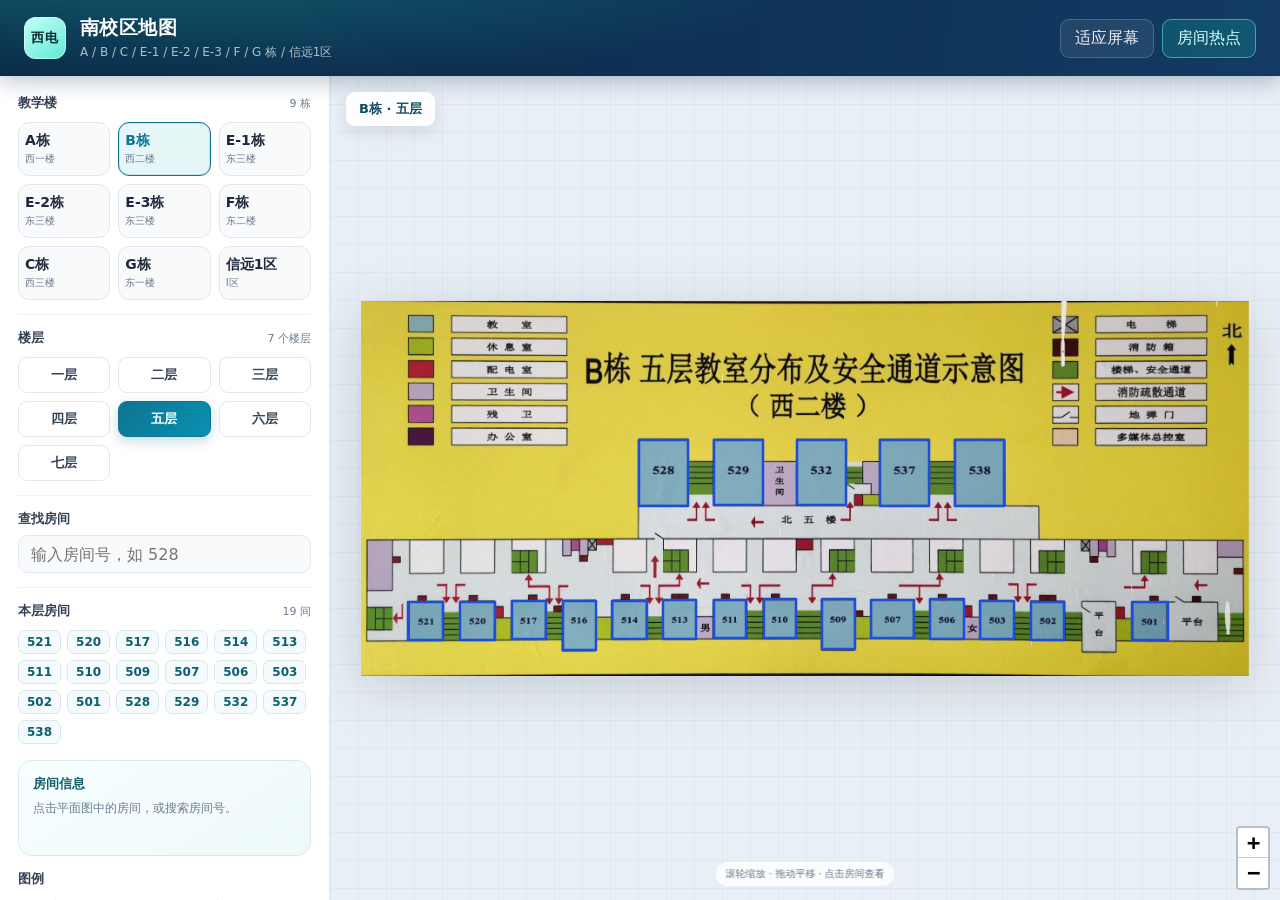
==== index.html @ d0ef9306 "Normalize line endings for deployed data" ====
<!doctype html>
<html lang="zh-CN">
<head>
  <meta charset="utf-8">
  <meta name="viewport" content="width=device-width, initial-scale=1">
  <title>南校区地图</title>
  <link rel="stylesheet" href="assets/leaflet/leaflet.css">
  <link rel="stylesheet" href="style.css">
</head>
<body>
  <header class="topbar">
    <div class="brand">
      <div class="brand-mark">西电</div>
      <div class="brand-text">
        <h1>南校区地图</h1>
        <p>A / B / C / E-1 / E-2 / E-3 / F / G 栋 / 信远1区</p>
      </div>
    </div>
    <div class="top-actions">
      <button id="fitBtn" class="ghost-btn" type="button">适应屏幕</button>
      <button id="hotspotBtn" class="ghost-btn active" type="button">房间热点</button>
    </div>
  </header>

  <main class="layout">
    <aside class="sidebar">
      <section class="sidebar-section">
        <div class="section-head">
          <span>教学楼</span>
          <span id="buildingCount" class="section-note"></span>
        </div>
        <div id="buildingTabs" class="building-tabs"></div>
      </section>

      <section class="sidebar-section">
        <div class="section-head">
          <span>楼层</span>
          <span id="floorCount" class="section-note"></span>
        </div>
        <div id="floorGrid" class="floor-grid"></div>
      </section>

      <section class="sidebar-section search-section">
        <label class="field-label" for="searchInput">查找房间</label>
        <div class="search-box">
          <input id="searchInput" type="search" autocomplete="off" placeholder="输入房间号，如 528">
        </div>
        <div id="searchResults" class="search-results" hidden></div>
      </section>

      <section class="sidebar-section room-section">
        <div class="section-head">
          <span>本层房间</span>
          <span id="roomCount" class="section-note"></span>
        </div>
        <div id="roomList" class="room-list"></div>
      </section>

      <section id="infoCard" class="info-card">
        <h3>房间信息</h3>
        <p class="muted">点击平面图中的房间，或搜索房间号。</p>
      </section>

      <section class="sidebar-section legend-section">
        <div class="section-head">
          <span>图例</span>
        </div>
        <div id="legend" class="legend"></div>
      </section>

      <p class="sidebar-footnote">
        A/B/C/E-1/E-2/E-3/F/G 栋及信远 1 区（I）均已标注房间热点。
      </p>
    </aside>

    <section class="viewer-wrap">
      <div id="viewer"></div>
      <div id="viewerBadge" class="viewer-badge">加载中…</div>
      <div class="viewer-hint">滚轮缩放 · 拖动平移 · 点击房间查看</div>
      <div id="loading" class="loading">正在加载平面图…</div>
    </section>
  </main>

  <script src="assets/leaflet/leaflet.js"></script>
  <script src="assets/floorplan.js?v=20261107final"></script>
  <script src="script.js"></script>
</body>
</html>
---- assets/leaflet/leaflet.css ----
/* required styles */

.leaflet-pane,
.leaflet-tile,
.leaflet-marker-icon,
.leaflet-marker-shadow,
.leaflet-tile-container,
.leaflet-pane > svg,
.leaflet-pane > canvas,
.leaflet-zoom-box,
.leaflet-image-layer,
.leaflet-layer {
	position: absolute;
	left: 0;
	top: 0;
	}
.leaflet-container {
	overflow: hidden;
	}
.leaflet-tile,
.leaflet-marker-icon,
.leaflet-marker-shadow {
	-webkit-user-select: none;
	   -moz-user-select: none;
	        user-select: none;
	  -webkit-user-drag: none;
	}
/* Prevents IE11 from highlighting tiles in blue */
.leaflet-tile::selection {
	background: transparent;
}
/* Safari renders non-retina tile on retina better with this, but Chrome is worse */
.leaflet-safari .leaflet-tile {
	image-rendering: -webkit-optimize-contrast;
	}
/* hack that prevents hw layers "stretching" when loading new tiles */
.leaflet-safari .leaflet-tile-container {
	width: 1600px;
	height: 1600px;
	-webkit-transform-origin: 0 0;
	}
.leaflet-marker-icon,
.leaflet-marker-shadow {
	display: block;
	}
/* .leaflet-container svg: reset svg max-width decleration shipped in Joomla! (joomla.org) 3.x */
/* .leaflet-container img: map is broken in FF if you have max-width: 100% on tiles */
.leaflet-container .leaflet-overlay-pane svg {
	max-width: none !important;
	max-height: none !important;
	}
.leaflet-container .leaflet-marker-pane img,
.leaflet-container .leaflet-shadow-pane img,
.leaflet-container .leaflet-tile-pane img,
.leaflet-container img.leaflet-image-layer,
.leaflet-container .leaflet-tile {
	max-width: none !important;
	max-height: none !important;
	width: auto;
	padding: 0;
	}

.leaflet-container img.leaflet-tile {
	/* See: https://bugs.chromium.org/p/chromium/issues/detail?id=600120 */
	mix-blend-mode: plus-lighter;
}

.leaflet-container.leaflet-touch-zoom {
	-ms-touch-action: pan-x pan-y;
	touch-action: pan-x pan-y;
	}
.leaflet-container.leaflet-touch-drag {
	-ms-touch-action: pinch-zoom;
	/* Fallback for FF which doesn't support pinch-zoom */
	touch-action: none;
	touch-action: pinch-zoom;
}
.leaflet-container.leaflet-touch-drag.leaflet-touch-zoom {
	-ms-touch-action: none;
	touch-action: none;
}
.leaflet-container {
	-webkit-tap-highlight-color: transparent;
}
.leaflet-container a {
	-webkit-tap-highlight-color: rgba(51, 181, 229, 0.4);
}
.leaflet-tile {
	filter: inherit;
	visibility: hidden;
	}
.leaflet-tile-loaded {
	visibility: inherit;
	}
.leaflet-zoom-box {
	width: 0;
	height: 0;
	-moz-box-sizing: border-box;
	     box-sizing: border-box;
	z-index: 800;
	}
/* workaround for https://bugzilla.mozilla.org/show_bug.cgi?id=888319 */
.leaflet-overlay-pane svg {
	-moz-user-select: none;
	}

.leaflet-pane         { z-index: 400; }

.leaflet-tile-pane    { z-index: 200; }
.leaflet-overlay-pane { z-index: 400; }
.leaflet-shadow-pane  { z-index: 500; }
.leaflet-marker-pane  { z-index: 600; }
.leaflet-tooltip-pane   { z-index: 650; }
.leaflet-popup-pane   { z-index: 700; }

.leaflet-map-pane canvas { z-index: 100; }
.leaflet-map-pane svg    { z-index: 200; }

.leaflet-vml-shape {
	width: 1px;
	height: 1px;
	}
.lvml {
	behavior: url(#default#VML);
	display: inline-block;
	position: absolute;
	}


/* control positioning */

.leaflet-control {
	position: relative;
	z-index: 800;
	pointer-events: visiblePainted; /* IE 9-10 doesn't have auto */
	pointer-events: auto;
	}
.leaflet-top,
.leaflet-bottom {
	position: absolute;
	z-index: 1000;
	pointer-events: none;
	}
.leaflet-top {
	top: 0;
	}
.leaflet-right {
	right: 0;
	}
.leaflet-bottom {
	bottom: 0;
	}
.leaflet-left {
	left: 0;
	}
.leaflet-control {
	float: left;
	clear: both;
	}
.leaflet-right .leaflet-control {
	float: right;
	}
.leaflet-top .leaflet-control {
	margin-top: 10px;
	}
.leaflet-bottom .leaflet-control {
	margin-bottom: 10px;
	}
.leaflet-left .leaflet-control {
	margin-left: 10px;
	}
.leaflet-right .leaflet-control {
	margin-right: 10px;
	}


/* zoom and fade animations */

.leaflet-fade-anim .leaflet-popup {
	opacity: 0;
	-webkit-transition: opacity 0.2s linear;
	   -moz-transition: opacity 0.2s linear;
	        transition: opacity 0.2s linear;
	}
.leaflet-fade-anim .leaflet-map-pane .leaflet-popup {
	opacity: 1;
	}
.leaflet-zoom-animated {
	-webkit-transform-origin: 0 0;
	    -ms-transform-origin: 0 0;
	        transform-origin: 0 0;
	}
svg.leaflet-zoom-animated {
	will-change: transform;
}

.leaflet-zoom-anim .leaflet-zoom-animated {
	-webkit-transition: -webkit-transform 0.25s cubic-bezier(0,0,0.25,1);
	   -moz-transition:    -moz-transform 0.25s cubic-bezier(0,0,0.25,1);
	        transition:         transform 0.25s cubic-bezier(0,0,0.25,1);
	}
.leaflet-zoom-anim .leaflet-tile,
.leaflet-pan-anim .leaflet-tile {
	-webkit-transition: none;
	   -moz-transition: none;
	        transition: none;
	}

.leaflet-zoom-anim .leaflet-zoom-hide {
	visibility: hidden;
	}


/* cursors */

.leaflet-interactive {
	cursor: pointer;
	}
.leaflet-grab {
	cursor: -webkit-grab;
	cursor:    -moz-grab;
	cursor:         grab;
	}
.leaflet-crosshair,
.leaflet-crosshair .leaflet-interactive {
	cursor: crosshair;
	}
.leaflet-popup-pane,
.leaflet-control {
	cursor: auto;
	}
.leaflet-dragging .leaflet-grab,
.leaflet-dragging .leaflet-grab .leaflet-interactive,
.leaflet-dragging .leaflet-marker-draggable {
	cursor: move;
	cursor: -webkit-grabbing;
	cursor:    -moz-grabbing;
	cursor:         grabbing;
	}

/* marker & overlays interactivity */
.leaflet-marker-icon,
.leaflet-marker-shadow,
.leaflet-image-layer,
.leaflet-pane > svg path,
.leaflet-tile-container {
	pointer-events: none;
	}

.leaflet-marker-icon.leaflet-interactive,
.leaflet-image-layer.leaflet-interactive,
.leaflet-pane > svg path.leaflet-interactive,
svg.leaflet-image-layer.leaflet-interactive path {
	pointer-events: visiblePainted; /* IE 9-10 doesn't have auto */
	pointer-events: auto;
	}

/* visual tweaks */

.leaflet-container {
	background: #ddd;
	outline-offset: 1px;
	}
.leaflet-container a {
	color: #0078A8;
	}
.leaflet-zoom-box {
	border: 2px dotted #38f;
	background: rgba(255,255,255,0.5);
	}


/* general typography */
.leaflet-container {
	font-family: "Helvetica Neue", Arial, Helvetica, sans-serif;
	font-size: 12px;
	font-size: 0.75rem;
	line-height: 1.5;
	}


/* general toolbar styles */

.leaflet-bar {
	box-shadow: 0 1px 5px rgba(0,0,0,0.65);
	border-radius: 4px;
	}
.leaflet-bar a {
	background-color: #fff;
	border-bottom: 1px solid #ccc;
	width: 26px;
	height: 26px;
	line-height: 26px;
	display: block;
	text-align: center;
	text-decoration: none;
	color: black;
	}
.leaflet-bar a,
.leaflet-control-layers-toggle {
	background-position: 50% 50%;
	background-repeat: no-repeat;
	display: block;
	}
.leaflet-bar a:hover,
.leaflet-bar a:focus {
	background-color: #f4f4f4;
	}
.leaflet-bar a:first-child {
	border-top-left-radius: 4px;
	border-top-right-radius: 4px;
	}
.leaflet-bar a:last-child {
	border-bottom-left-radius: 4px;
	border-bottom-right-radius: 4px;
	border-bottom: none;
	}
.leaflet-bar a.leaflet-disabled {
	cursor: default;
	background-color: #f4f4f4;
	color: #bbb;
	}

.leaflet-touch .leaflet-bar a {
	width: 30px;
	height: 30px;
	line-height: 30px;
	}
.leaflet-touch .leaflet-bar a:first-child {
	border-top-left-radius: 2px;
	border-top-right-radius: 2px;
	}
.leaflet-touch .leaflet-bar a:last-child {
	border-bottom-left-radius: 2px;
	border-bottom-right-radius: 2px;
	}

/* zoom control */

.leaflet-control-zoom-in,
.leaflet-control-zoom-out {
	font: bold 18px 'Lucida Console', Monaco, monospace;
	text-indent: 1px;
	}

.leaflet-touch .leaflet-control-zoom-in, .leaflet-touch .leaflet-control-zoom-out  {
	font-size: 22px;
	}


/* layers control */

.leaflet-control-layers {
	box-shadow: 0 1px 5px rgba(0,0,0,0.4);
	background: #fff;
	border-radius: 5px;
	}
.leaflet-control-layers-toggle {
	background-image: url(images/layers.png);
	width: 36px;
	height: 36px;
	}
.leaflet-retina .leaflet-control-layers-toggle {
	background-image: url(images/layers-2x.png);
	background-size: 26px 26px;
	}
.leaflet-touch .leaflet-control-layers-toggle {
	width: 44px;
	height: 44px;
	}
.leaflet-control-layers .leaflet-control-layers-list,
.leaflet-control-layers-expanded .leaflet-control-layers-toggle {
	display: none;
	}
.leaflet-control-layers-expanded .leaflet-control-layers-list {
	display: block;
	position: relative;
	}
.leaflet-control-layers-expanded {
	padding: 6px 10px 6px 6px;
	color: #333;
	background: #fff;
	}
.leaflet-control-layers-scrollbar {
	overflow-y: scroll;
	overflow-x: hidden;
	padding-right: 5px;
	}
.leaflet-control-layers-selector {
	margin-top: 2px;
	position: relative;
	top: 1px;
	}
.leaflet-control-layers label {
	display: block;
	font-size: 13px;
	font-size: 1.08333em;
	}
.leaflet-control-layers-separator {
	height: 0;
	border-top: 1px solid #ddd;
	margin: 5px -10px 5px -6px;
	}

/* Default icon URLs */
.leaflet-default-icon-path { /* used only in path-guessing heuristic, see L.Icon.Default */
	background-image: url(images/marker-icon.png);
	}


/* attribution and scale controls */

.leaflet-container .leaflet-control-attribution {
	background: #fff;
	background: rgba(255, 255, 255, 0.8);
	margin: 0;
	}
.leaflet-control-attribution,
.leaflet-control-scale-line {
	padding: 0 5px;
	color: #333;
	line-height: 1.4;
	}
.leaflet-control-attribution a {
	text-decoration: none;
	}
.leaflet-control-attribution a:hover,
.leaflet-control-attribution a:focus {
	text-decoration: underline;
	}
.leaflet-attribution-flag {
	display: inline !important;
	vertical-align: baseline !important;
	width: 1em;
	height: 0.6669em;
	}
.leaflet-left .leaflet-control-scale {
	margin-left: 5px;
	}
.leaflet-bottom .leaflet-control-scale {
	margin-bottom: 5px;
	}
.leaflet-control-scale-line {
	border: 2px solid #777;
	border-top: none;
	line-height: 1.1;
	padding: 2px 5px 1px;
	white-space: nowrap;
	-moz-box-sizing: border-box;
	     box-sizing: border-box;
	background: rgba(255, 255, 255, 0.8);
	text-shadow: 1px 1px #fff;
	}
.leaflet-control-scale-line:not(:first-child) {
	border-top: 2px solid #777;
	border-bottom: none;
	margin-top: -2px;
	}
.leaflet-control-scale-line:not(:first-child):not(:last-child) {
	border-bottom: 2px solid #777;
	}

.leaflet-touch .leaflet-control-attribution,
.leaflet-touch .leaflet-control-layers,
.leaflet-touch .leaflet-bar {
	box-shadow: none;
	}
.leaflet-touch .leaflet-control-layers,
.leaflet-touch .leaflet-bar {
	border: 2px solid rgba(0,0,0,0.2);
	background-clip: padding-box;
	}


/* popup */

.leaflet-popup {
	position: absolute;
	text-align: center;
	margin-bottom: 20px;
	}
.leaflet-popup-content-wrapper {
	padding: 1px;
	text-align: left;
	border-radius: 12px;
	}
.leaflet-popup-content {
	margin: 13px 24px 13px 20px;
	line-height: 1.3;
	font-size: 13px;
	font-size: 1.08333em;
	min-height: 1px;
	}
.leaflet-popup-content p {
	margin: 17px 0;
	margin: 1.3em 0;
	}
.leaflet-popup-tip-container {
	width: 40px;
	height: 20px;
	position: absolute;
	left: 50%;
	margin-top: -1px;
	margin-left: -20px;
	overflow: hidden;
	pointer-events: none;
	}
.leaflet-popup-tip {
	width: 17px;
	height: 17px;
	padding: 1px;

	margin: -10px auto 0;
	pointer-events: auto;

	-webkit-transform: rotate(45deg);
	   -moz-transform: rotate(45deg);
	    -ms-transform: rotate(45deg);
	        transform: rotate(45deg);
	}
.leaflet-popup-content-wrapper,
.leaflet-popup-tip {
	background: white;
	color: #333;
	box-shadow: 0 3px 14px rgba(0,0,0,0.4);
	}
.leaflet-container a.leaflet-popup-close-button {
	position: absolute;
	top: 0;
	right: 0;
	border: none;
	text-align: center;
	width: 24px;
	height: 24px;
	font: 16px/24px Tahoma, Verdana, sans-serif;
	color: #757575;
	text-decoration: none;
	background: transparent;
	}
.leaflet-container a.leaflet-popup-close-button:hover,
.leaflet-container a.leaflet-popup-close-button:focus {
	color: #585858;
	}
.leaflet-popup-scrolled {
	overflow: auto;
	}

.leaflet-oldie .leaflet-popup-content-wrapper {
	-ms-zoom: 1;
	}
.leaflet-oldie .leaflet-popup-tip {
	width: 24px;
	margin: 0 auto;

	-ms-filter: "progid:DXImageTransform.Microsoft.Matrix(M11=0.70710678, M12=0.70710678, M21=-0.70710678, M22=0.70710678)";
	filter: progid:DXImageTransform.Microsoft.Matrix(M11=0.70710678, M12=0.70710678, M21=-0.70710678, M22=0.70710678);
	}

.leaflet-oldie .leaflet-control-zoom,
.leaflet-oldie .leaflet-control-layers,
.leaflet-oldie .leaflet-popup-content-wrapper,
.leaflet-oldie .leaflet-popup-tip {
	border: 1px solid #999;
	}


/* div icon */

.leaflet-div-icon {
	background: #fff;
	border: 1px solid #666;
	}


/* Tooltip */
/* Base styles for the element that has a tooltip */
.leaflet-tooltip {
	position: absolute;
	padding: 6px;
	background-color: #fff;
	border: 1px solid #fff;
	border-radius: 3px;
	color: #222;
	white-space: nowrap;
	-webkit-user-select: none;
	-moz-user-select: none;
	-ms-user-select: none;
	user-select: none;
	pointer-events: none;
	box-shadow: 0 1px 3px rgba(0,0,0,0.4);
	}
.leaflet-tooltip.leaflet-interactive {
	cursor: pointer;
	pointer-events: auto;
	}
.leaflet-tooltip-top:before,
.leaflet-tooltip-bottom:before,
.leaflet-tooltip-left:before,
.leaflet-tooltip-right:before {
	position: absolute;
	pointer-events: none;
	border: 6px solid transparent;
	background: transparent;
	content: "";
	}

/* Directions */

.leaflet-tooltip-bottom {
	margin-top: 6px;
}
.leaflet-tooltip-top {
	margin-top: -6px;
}
.leaflet-tooltip-bottom:before,
.leaflet-tooltip-top:before {
	left: 50%;
	margin-left: -6px;
	}
.leaflet-tooltip-top:before {
	bottom: 0;
	margin-bottom: -12px;
	border-top-color: #fff;
	}
.leaflet-tooltip-bottom:before {
	top: 0;
	margin-top: -12px;
	margin-left: -6px;
	border-bottom-color: #fff;
	}
.leaflet-tooltip-left {
	margin-left: -6px;
}
.leaflet-tooltip-right {
	margin-left: 6px;
}
.leaflet-tooltip-left:before,
.leaflet-tooltip-right:before {
	top: 50%;
	margin-top: -6px;
	}
.leaflet-tooltip-left:before {
	right: 0;
	margin-right: -12px;
	border-left-color: #fff;
	}
.leaflet-tooltip-right:before {
	left: 0;
	margin-left: -12px;
	border-right-color: #fff;
	}

/* Printing */

@media print {
	/* Prevent printers from removing background-images of controls. */
	.leaflet-control {
		-webkit-print-color-adjust: exact;
		print-color-adjust: exact;
		}
	}
---- style.css ----
:root {
  --ink: #0f172a;
  --muted: #6b7a90;
  --line: #e2e8f0;
  --panel: #ffffff;
  --bg: #eef3f8;
  --navy: #0b2545;
  --navy-2: #123b63;
  --accent: #0e7490;
  --accent-2: #14b8a6;
  --accent-soft: #e6f6f7;
  --orange: #f97316;
  --shadow: 0 10px 30px rgba(15, 23, 42, 0.08);
}

* { box-sizing: border-box; }

html, body {
  height: 100%;
  margin: 0;
}

body {
  background: var(--bg);
  color: var(--ink);
  font-family: "Microsoft YaHei", "PingFang SC", system-ui, -apple-system, sans-serif;
  overflow: hidden;
}

button, input { font: inherit; }

.topbar {
  height: 76px;
  padding: 0 24px;
  display: flex;
  align-items: center;
  justify-content: space-between;
  gap: 16px;
  color: #fff;
  background:
    radial-gradient(1200px 200px at 10% -40%, rgba(20, 184, 166, 0.36), transparent 60%),
    linear-gradient(100deg, var(--navy), var(--navy-2));
  box-shadow: 0 6px 20px rgba(11, 37, 69, 0.25);
  position: relative;
  z-index: 20;
}

.brand {
  display: flex;
  align-items: center;
  gap: 14px;
  min-width: 0;
}

.brand-mark {
  width: 42px;
  height: 42px;
  border-radius: 12px;
  display: grid;
  place-items: center;
  font-weight: 800;
  font-size: 13px;
  letter-spacing: 1px;
  color: #062c33;
  background: linear-gradient(145deg, #c6fff8, #5eead4);
  box-shadow: inset 0 0 0 1px rgba(255, 255, 255, 0.45);
  flex: none;
}

.brand-text h1 {
  margin: 0;
  font-size: 19px;
  font-weight: 700;
  letter-spacing: 0.4px;
}

.brand-text p {
  margin: 3px 0 0;
  font-size: 12px;
  color: rgba(255, 255, 255, 0.68);
}

.top-actions {
  display: flex;
  gap: 8px;
  flex: none;
}

.ghost-btn {
  border: 1px solid rgba(255, 255, 255, 0.18);
  background: rgba(255, 255, 255, 0.08);
  color: rgba(255, 255, 255, 0.9);
  padding: 8px 14px;
  border-radius: 9px;
  cursor: pointer;
  transition: background 0.18s ease, border-color 0.18s ease;
}

.ghost-btn:hover {
  background: rgba(255, 255, 255, 0.16);
}

.ghost-btn.active {
  background: rgba(20, 184, 166, 0.22);
  border-color: rgba(94, 234, 212, 0.55);
  color: #d9fffb;
}

.layout {
  height: calc(100vh - 76px);
  display: flex;
  min-height: 0;
}

.sidebar {
  width: 330px;
  flex: none;
  background: var(--panel);
  border-right: 1px solid var(--line);
  overflow-y: auto;
  padding: 18px 18px 24px;
  scrollbar-width: thin;
  scrollbar-color: #c8d3e1 transparent;
}

.sidebar::-webkit-scrollbar { width: 8px; }
.sidebar::-webkit-scrollbar-thumb {
  background: #c8d3e1;
  border-radius: 99px;
}

.sidebar-section {
  padding: 14px 0;
  border-bottom: 1px solid #edf2f7;
}

.sidebar-section:first-child { padding-top: 0; }

.section-head {
  display: flex;
  align-items: center;
  justify-content: space-between;
  margin-bottom: 10px;
  font-size: 13px;
  font-weight: 700;
  color: #344256;
}

.section-note {
  font-size: 11px;
  font-weight: 500;
  color: var(--muted);
}

.building-tabs {
  display: grid;
  grid-template-columns: repeat(3, 1fr);
  gap: 8px;
}

.building-tab {
  border: 1px solid var(--line);
  background: #f8fafc;
  border-radius: 11px;
  padding: 9px 6px;
  cursor: pointer;
  text-align: left;
  transition: all 0.18s ease;
}

.building-tab strong {
  display: block;
  font-size: 14px;
  color: #1e293b;
}

.building-tab span {
  display: block;
  margin-top: 2px;
  font-size: 10px;
  color: var(--muted);
  white-space: nowrap;
  overflow: hidden;
  text-overflow: ellipsis;
}

.building-tab:hover {
  border-color: #a5d8dd;
  background: #f0fbfb;
}

.building-tab.active {
  border-color: var(--accent);
  background: var(--accent-soft);
  box-shadow: 0 0 0 1px rgba(14, 116, 144, 0.14) inset;
}

.building-tab.active strong { color: var(--accent); }

.floor-grid {
  display: grid;
  grid-template-columns: repeat(3, 1fr);
  gap: 8px;
}

.floor-btn {
  border: 1px solid var(--line);
  background: #fff;
  color: #334155;
  border-radius: 9px;
  padding: 8px 0;
  font-size: 13px;
  font-weight: 600;
  cursor: pointer;
  transition: all 0.16s ease;
}

.floor-btn:hover {
  border-color: #9fd5da;
  color: var(--accent);
}

.floor-btn.active {
  background: linear-gradient(135deg, var(--accent), #0891b2);
  border-color: var(--accent);
  color: #fff;
  box-shadow: 0 4px 12px rgba(14, 116, 144, 0.25);
}

.field-label {
  display: block;
  margin-bottom: 7px;
  font-size: 13px;
  font-weight: 700;
  color: #344256;
}

.search-box input {
  width: 100%;
  height: 38px;
  border: 1px solid var(--line);
  border-radius: 10px;
  padding: 0 12px;
  color: var(--ink);
  background: #f8fafc;
  outline: none;
  transition: border-color 0.18s ease, box-shadow 0.18s ease;
}

.search-box input:focus {
  border-color: var(--accent);
  background: #fff;
  box-shadow: 0 0 0 3px rgba(14, 116, 144, 0.12);
}

.search-results {
  margin-top: 8px;
  max-height: 210px;
  overflow-y: auto;
  border: 1px solid var(--line);
  border-radius: 10px;
  background: #fff;
  box-shadow: var(--shadow);
}

.search-result {
  width: 100%;
  border: 0;
  border-bottom: 1px solid #f0f4f8;
  background: #fff;
  padding: 9px 11px;
  display: flex;
  align-items: center;
  justify-content: space-between;
  gap: 8px;
  cursor: pointer;
  text-align: left;
}

.search-result:last-child { border-bottom: 0; }
.search-result:hover { background: #f2fbfb; }

.result-room {
  font-weight: 700;
  color: #0f4c5c;
}

.result-meta {
  font-size: 11px;
  color: var(--muted);
  white-space: nowrap;
}

.result-empty {
  padding: 12px;
  color: var(--muted);
  font-size: 12px;
  text-align: center;
}

.room-section { border-bottom: 0; padding-bottom: 0; }

.room-list {
  display: flex;
  flex-wrap: wrap;
  gap: 6px;
  max-height: 122px;
  overflow-y: auto;
  padding-right: 2px;
}

.room-chip {
  border: 1px solid #d8e7ec;
  background: #f5fbfc;
  color: #0b6070;
  border-radius: 7px;
  padding: 4px 8px;
  font-size: 12px;
  font-weight: 600;
  cursor: pointer;
  transition: all 0.15s ease;
}

.room-chip:hover {
  border-color: var(--accent);
  background: var(--accent-soft);
}

.room-chip.active {
  border-color: var(--orange);
  background: #fff3e8;
  color: #c2410c;
}

.info-card {
  margin-top: 16px;
  padding: 14px;
  border: 1px solid #d9e9ee;
  border-radius: 14px;
  background: linear-gradient(145deg, #f7ffff, #eef9fa);
  min-height: 96px;
}

.info-card h3 {
  margin: 0 0 6px;
  font-size: 13px;
  color: #155e6b;
}

.info-room-name {
  font-size: 26px;
  font-weight: 800;
  line-height: 1.1;
  color: #0f172a;
  letter-spacing: 0.3px;
}

.info-meta {
  margin-top: 7px;
  display: flex;
  flex-wrap: wrap;
  gap: 6px;
}

.info-pill {
  display: inline-flex;
  align-items: center;
  gap: 4px;
  border-radius: 99px;
  padding: 3px 8px;
  font-size: 11px;
  color: #0f4c5c;
  background: #dff4f5;
}

.info-note {
  margin: 9px 0 0;
  font-size: 12px;
  line-height: 1.55;
  color: var(--muted);
}

.muted {
  margin: 0;
  font-size: 12px;
  line-height: 1.6;
  color: var(--muted);
}

.legend-section { border-bottom: 0; }

.legend {
  display: grid;
  grid-template-columns: 1fr 1fr;
  gap: 7px 10px;
}

.legend-item {
  display: flex;
  align-items: center;
  gap: 7px;
  font-size: 11px;
  color: #475569;
  white-space: nowrap;
}

.legend-swatch {
  width: 14px;
  height: 10px;
  border-radius: 2px;
  border: 1px solid rgba(15, 23, 42, 0.12);
  flex: none;
}

.sidebar-footnote {
  margin: 14px 0 0;
  padding-top: 12px;
  border-top: 1px dashed #dce6ef;
  font-size: 11px;
  line-height: 1.6;
  color: #8a99ab;
}

.viewer-wrap {
  position: relative;
  flex: 1;
  min-width: 0;
  background-color: #e9eff6;
  background-image:
    linear-gradient(rgba(15, 23, 42, 0.035) 1px, transparent 1px),
    linear-gradient(90deg, rgba(15, 23, 42, 0.035) 1px, transparent 1px);
  background-size: 28px 28px;
  overflow: hidden;
}

#viewer {
  position: absolute;
  inset: 0;
  background: transparent;
}

.leaflet-container {
  background: transparent !important;
  font-family: inherit;
}

.leaflet-image-layer.floor-image {
  filter: drop-shadow(0 12px 28px rgba(15, 23, 42, 0.16));
}

.leaflet-interactive.room-rect {
  cursor: pointer;
}

.room-tip {
  border: 0 !important;
  border-radius: 6px !important;
  background: rgba(11, 37, 69, 0.92) !important;
  color: #fff !important;
  font-size: 11px !important;
  padding: 4px 7px !important;
  box-shadow: 0 4px 12px rgba(15, 23, 42, 0.2) !important;
}

.room-tip::before { display: none; }

.leaflet-popup-content-wrapper {
  border-radius: 10px;
  box-shadow: 0 12px 30px rgba(15, 23, 42, 0.2);
}

.leaflet-popup-content {
  margin: 10px 12px;
  font-size: 12px;
  line-height: 1.5;
}

.popup-title {
  font-size: 16px;
  font-weight: 800;
  color: #0f172a;
}

.popup-sub {
  margin-top: 3px;
  color: #64748b;
  font-size: 11px;
}

.viewer-badge {
  position: absolute;
  z-index: 500;
  top: 16px;
  left: 16px;
  padding: 7px 12px;
  border-radius: 9px;
  background: rgba(255, 255, 255, 0.92);
  border: 1px solid rgba(255, 255, 255, 0.7);
  box-shadow: 0 6px 18px rgba(15, 23, 42, 0.1);
  font-size: 13px;
  font-weight: 700;
  color: #0f4c5c;
  backdrop-filter: blur(6px);
}

.viewer-hint {
  position: absolute;
  z-index: 500;
  bottom: 14px;
  left: 50%;
  transform: translateX(-50%);
  padding: 5px 10px;
  border-radius: 99px;
  background: rgba(255, 255, 255, 0.78);
  color: #64748b;
  font-size: 10px;
  white-space: nowrap;
  pointer-events: none;
  backdrop-filter: blur(6px);
}

.loading {
  position: absolute;
  z-index: 600;
  inset: 0;
  display: grid;
  place-items: center;
  background: rgba(238, 243, 248, 0.92);
  color: #0e7490;
  font-size: 14px;
  transition: opacity 0.2s ease;
}

.loading.hidden {
  opacity: 0;
  pointer-events: none;
}

@media (max-width: 900px) {
  body {
    overflow: auto;
  }

  body {
    overflow-x: hidden;
  }

  .topbar {
    width: 100%;
    height: auto;
    padding: 14px 16px;
    align-items: flex-start;
    flex-direction: column;
  }

  .brand { width: 100%; min-width: 0; }
  .brand-text { min-width: 0; }
  .brand-text h1 { font-size: 17px; }
  .brand-text p {
    white-space: nowrap;
    overflow: hidden;
    text-overflow: ellipsis;
  }

  .top-actions { width: 100%; }
  .ghost-btn {
    flex: 1 1 0;
    min-width: 0;
    padding: 8px 10px;
  }

  .layout {
    height: auto;
    min-height: calc(100vh - 120px);
    flex-direction: column;
  }

  .viewer-wrap {
    order: -1;
    height: 56vh;
    min-height: 360px;
  }

  .sidebar {
    width: 100%;
    border-right: 0;
    border-top: 1px solid var(--line);
    overflow: visible;
  }

  .building-tabs { grid-template-columns: repeat(3, 1fr); }
  .floor-grid { grid-template-columns: repeat(4, 1fr); }
}
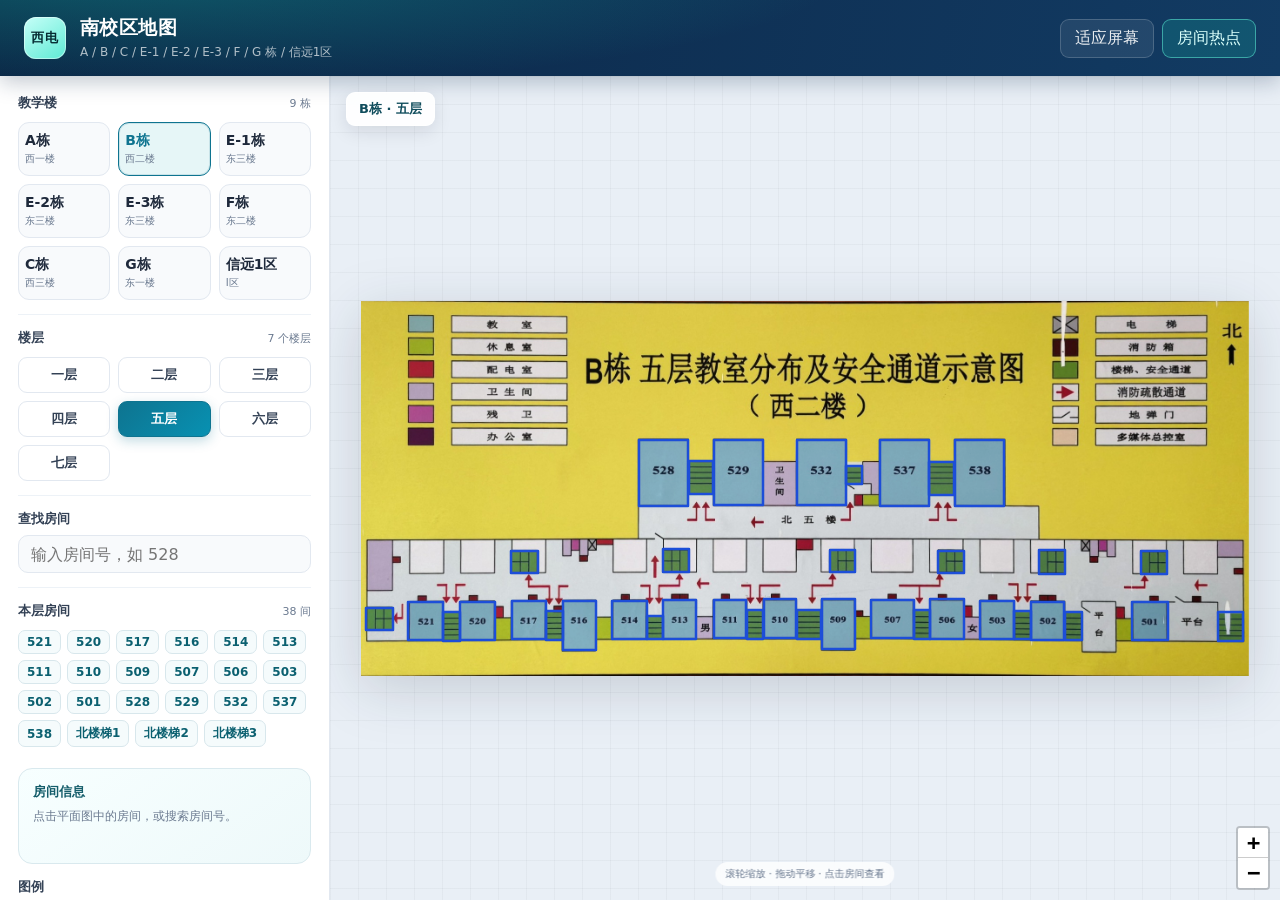
==== commit b7435f98: "Add B building stair hotspots (112)" ====
--- a/index.html
+++ b/index.html
@@ -69,7 +69,7 @@
       </section>
 
       <p class="sidebar-footnote">
-        A/B/C/E-1/E-2/E-3/F/G 栋及信远 1 区（I）均已标注房间热点。
+        A/B/C/E-1/E-2/E-3/F/G 栋及信远 1 区（I）均已标注房间热点；A/B 栋另含楼梯 / 安全通道热点。
       </p>
     </aside>
 
@@ -82,7 +82,7 @@
   </main>
 
   <script src="assets/leaflet/leaflet.js"></script>
-  <script src="assets/floorplan.js?v=20261107final"></script>
+  <script src="assets/floorplan.js?v=20261109bstairs"></script>
   <script src="script.js"></script>
 </body>
 </html>
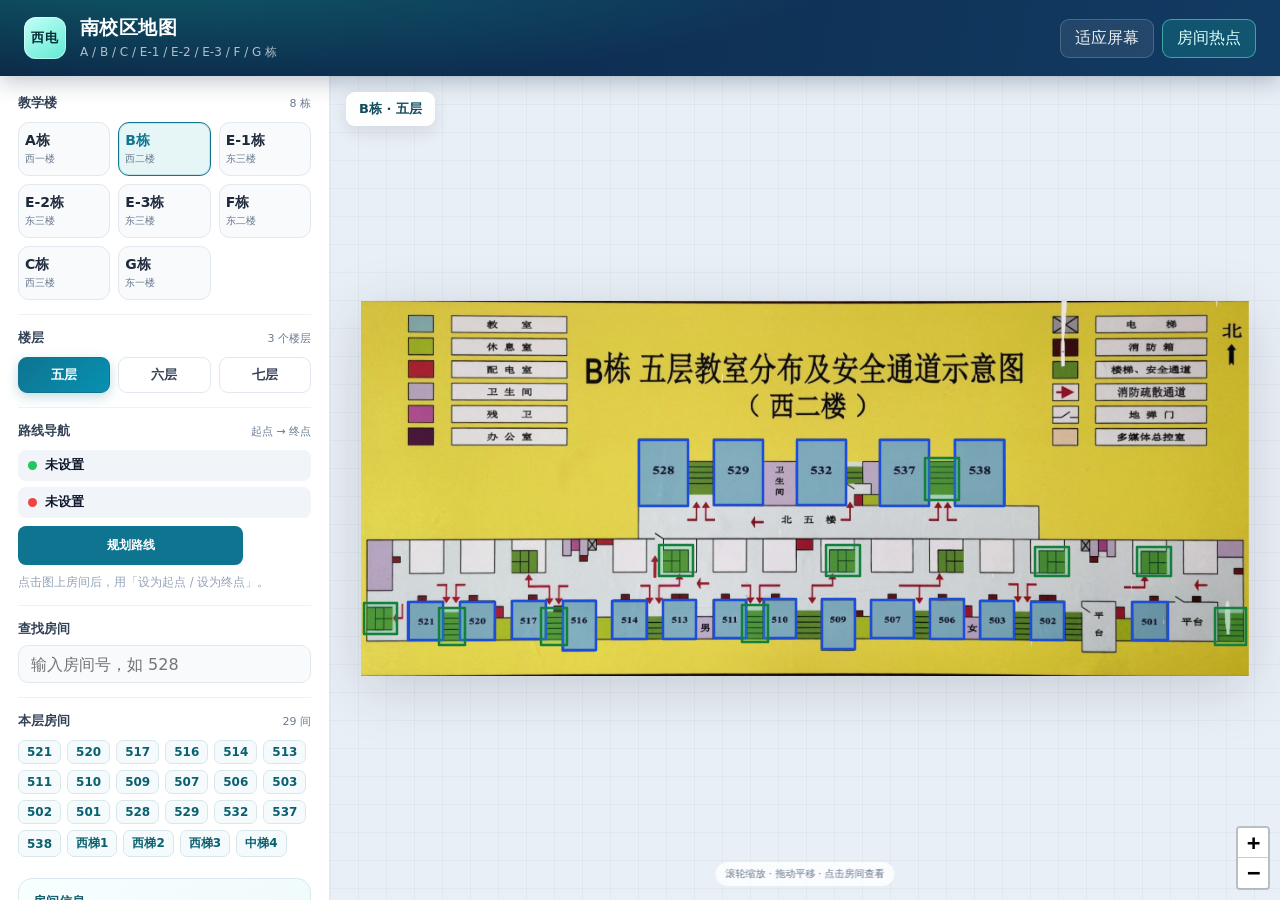
==== commit 8474a265: "Add files via upload" ====
--- a/index.html
+++ b/index.html
@@ -13,7 +13,7 @@
       <div class="brand-mark">西电</div>
       <div class="brand-text">
         <h1>南校区地图</h1>
-        <p>A / B / C / E-1 / E-2 / E-3 / F / G 栋 / 信远1区</p>
+        <p>A / B / C / E-1 / E-2 / E-3 / F / G 栋</p>
       </div>
     </div>
     <div class="top-actions">
@@ -38,6 +38,26 @@
           <span id="floorCount" class="section-note"></span>
         </div>
         <div id="floorGrid" class="floor-grid"></div>
+      </section>
+
+      <section class="sidebar-section route-section">
+        <div class="section-head">
+          <span>路线导航</span>
+          <span class="section-note">起点 → 终点</span>
+        </div>
+        <div class="route-row">
+          <span class="route-dot start"></span>
+          <b id="routeStart">未设置</b>
+        </div>
+        <div class="route-row">
+          <span class="route-dot end"></span>
+          <b id="routeEnd">未设置</b>
+        </div>
+        <div class="route-btns">
+          <button id="routePlan" class="primary-btn" type="button">规划路线</button>
+          <button id="routeClear" class="ghost-btn" type="button">清除</button>
+        </div>
+        <p id="routeInfo" class="route-info muted">点击图上房间后，用「设为起点 / 设为终点」。</p>
       </section>
 
       <section class="sidebar-section search-section">
@@ -69,7 +89,7 @@
       </section>
 
       <p class="sidebar-footnote">
-        A/B/C/E-1/E-2/E-3/F/G 栋及信远 1 区（I）均已标注房间热点；A/B 栋另含楼梯 / 安全通道热点。
+        静态示例：A/B/E-1/E-2/E-3 栋为完整房间热点，F/C 栋为主要教室热点，G 栋为楼层图。
       </p>
     </aside>
 
@@ -82,7 +102,7 @@
   </main>
 
   <script src="assets/leaflet/leaflet.js"></script>
-  <script src="assets/floorplan.js?v=20261109bstairs"></script>
+  <script src="assets/floorplan.js"></script>
   <script src="script.js"></script>
 </body>
 </html>
--- a/style.css
+++ b/style.css
@@ -536,6 +536,91 @@
   pointer-events: none;
 }
 
+/* ===== 路线导航 ===== */
+.route-row {
+  display: flex;
+  align-items: center;
+  gap: 8px;
+  padding: 7px 10px;
+  border-radius: 8px;
+  background: #f1f5f9;
+  margin-bottom: 6px;
+  font-size: 12px;
+  color: #64748b;
+}
+
+.route-row b {
+  color: #0f172a;
+  font-weight: 700;
+  font-size: 12.5px;
+  overflow: hidden;
+  text-overflow: ellipsis;
+  white-space: nowrap;
+}
+
+.route-row b.set { color: #0f4c5c; }
+
+.route-dot {
+  width: 9px;
+  height: 9px;
+  border-radius: 50%;
+  flex: 0 0 auto;
+}
+
+.route-dot.start { background: #22c55e; }
+.route-dot.end { background: #ef4444; }
+
+.route-btns {
+  display: flex;
+  gap: 6px;
+  margin: 8px 0 0;
+}
+
+.primary-btn {
+  flex: 1;
+  border: 0;
+  border-radius: 8px;
+  background: #0e7490;
+  color: #fff;
+  font-weight: 700;
+  font-size: 12px;
+  padding: 9px 10px;
+  cursor: pointer;
+}
+
+.primary-btn:hover { background: #155e75; }
+
+.route-info {
+  margin: 8px 0 0;
+  font-size: 11.5px;
+  line-height: 1.6;
+}
+
+.route-info.muted { color: #94a3b8; }
+.route-info.bad { color: #b91c1c; }
+.route-info.ok { color: #0f766e; }
+
+.info-actions {
+  display: flex;
+  gap: 6px;
+  margin-top: 9px;
+}
+
+.route-btn {
+  flex: 1;
+  border: 1px solid var(--line);
+  background: #fff;
+  border-radius: 7px;
+  padding: 6px 8px;
+  font-size: 11.5px;
+  cursor: pointer;
+  color: #475569;
+}
+
+.route-btn:hover { border-color: #0e7490; color: #0e7490; }
+.route-btn.start.active { background: #dcfce7; border-color: #22c55e; color: #15803d; font-weight: 700; }
+.route-btn.end.active { background: #fee2e2; border-color: #ef4444; color: #b91c1c; font-weight: 700; }
+
 @media (max-width: 900px) {
   body {
     overflow: auto;
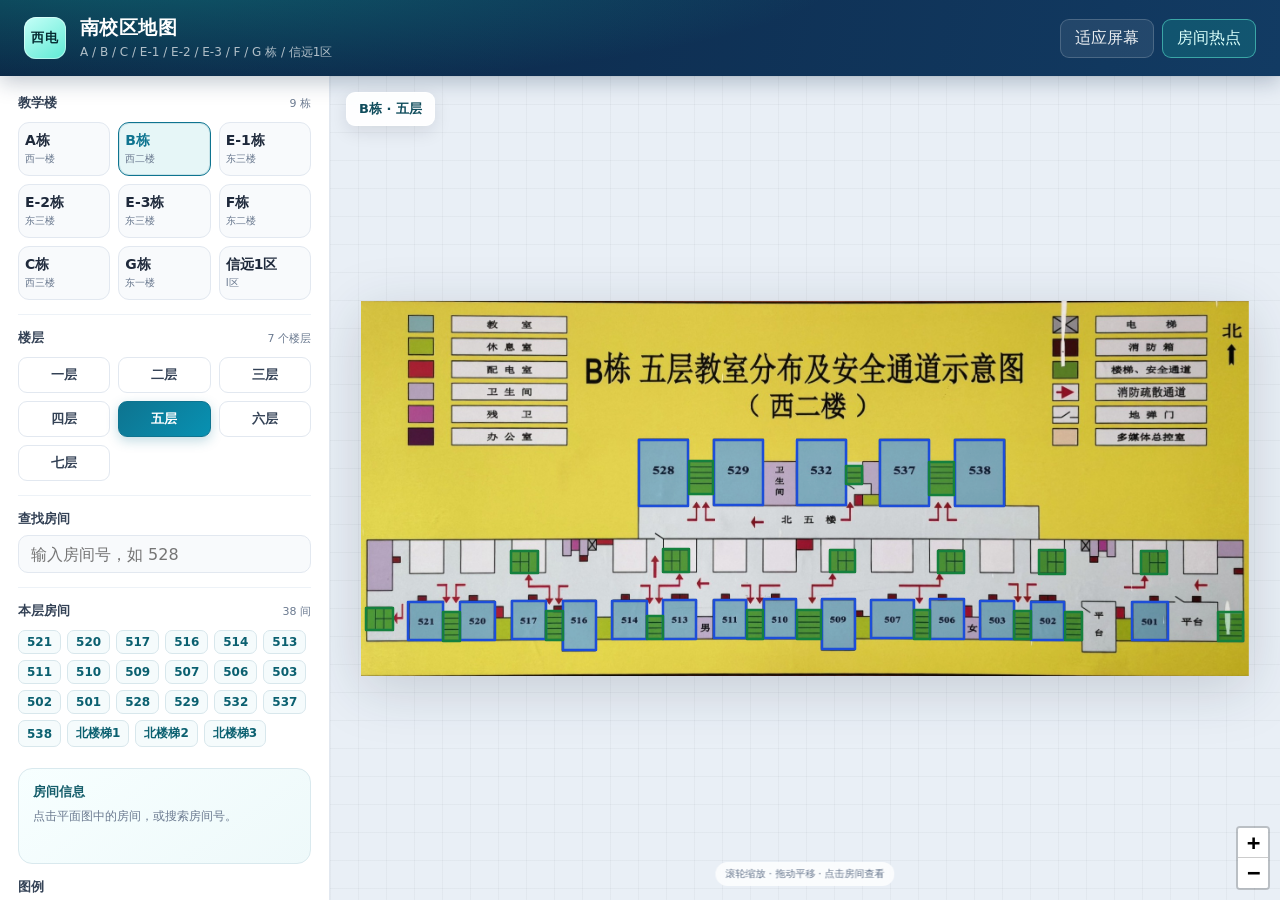
==== commit b792cdbc: "Add cache-busted entry for index.html" ====
--- a/index.html
+++ b/index.html
@@ -1,108 +1,88 @@
-<!doctype html>
-<html lang="zh-CN">
-<head>
-  <meta charset="utf-8">
-  <meta name="viewport" content="width=device-width, initial-scale=1">
-  <title>南校区地图</title>
-  <link rel="stylesheet" href="assets/leaflet/leaflet.css">
-  <link rel="stylesheet" href="style.css">
-</head>
-<body>
-  <header class="topbar">
-    <div class="brand">
-      <div class="brand-mark">西电</div>
-      <div class="brand-text">
-        <h1>南校区地图</h1>
-        <p>A / B / C / E-1 / E-2 / E-3 / F / G 栋</p>
-      </div>
-    </div>
-    <div class="top-actions">
-      <button id="fitBtn" class="ghost-btn" type="button">适应屏幕</button>
-      <button id="hotspotBtn" class="ghost-btn active" type="button">房间热点</button>
-    </div>
-  </header>
-
-  <main class="layout">
-    <aside class="sidebar">
-      <section class="sidebar-section">
-        <div class="section-head">
-          <span>教学楼</span>
-          <span id="buildingCount" class="section-note"></span>
-        </div>
-        <div id="buildingTabs" class="building-tabs"></div>
-      </section>
-
-      <section class="sidebar-section">
-        <div class="section-head">
-          <span>楼层</span>
-          <span id="floorCount" class="section-note"></span>
-        </div>
-        <div id="floorGrid" class="floor-grid"></div>
-      </section>
-
-      <section class="sidebar-section route-section">
-        <div class="section-head">
-          <span>路线导航</span>
-          <span class="section-note">起点 → 终点</span>
-        </div>
-        <div class="route-row">
-          <span class="route-dot start"></span>
-          <b id="routeStart">未设置</b>
-        </div>
-        <div class="route-row">
-          <span class="route-dot end"></span>
-          <b id="routeEnd">未设置</b>
-        </div>
-        <div class="route-btns">
-          <button id="routePlan" class="primary-btn" type="button">规划路线</button>
-          <button id="routeClear" class="ghost-btn" type="button">清除</button>
-        </div>
-        <p id="routeInfo" class="route-info muted">点击图上房间后，用「设为起点 / 设为终点」。</p>
-      </section>
-
-      <section class="sidebar-section search-section">
-        <label class="field-label" for="searchInput">查找房间</label>
-        <div class="search-box">
-          <input id="searchInput" type="search" autocomplete="off" placeholder="输入房间号，如 528">
-        </div>
-        <div id="searchResults" class="search-results" hidden></div>
-      </section>
-
-      <section class="sidebar-section room-section">
-        <div class="section-head">
-          <span>本层房间</span>
-          <span id="roomCount" class="section-note"></span>
-        </div>
-        <div id="roomList" class="room-list"></div>
-      </section>
-
-      <section id="infoCard" class="info-card">
-        <h3>房间信息</h3>
-        <p class="muted">点击平面图中的房间，或搜索房间号。</p>
-      </section>
-
-      <section class="sidebar-section legend-section">
-        <div class="section-head">
-          <span>图例</span>
-        </div>
-        <div id="legend" class="legend"></div>
-      </section>
-
-      <p class="sidebar-footnote">
-        静态示例：A/B/E-1/E-2/E-3 栋为完整房间热点，F/C 栋为主要教室热点，G 栋为楼层图。
-      </p>
-    </aside>
-
-    <section class="viewer-wrap">
-      <div id="viewer"></div>
-      <div id="viewerBadge" class="viewer-badge">加载中…</div>
-      <div class="viewer-hint">滚轮缩放 · 拖动平移 · 点击房间查看</div>
-      <div id="loading" class="loading">正在加载平面图…</div>
-    </section>
-  </main>
-
-  <script src="assets/leaflet/leaflet.js"></script>
-  <script src="assets/floorplan.js"></script>
-  <script src="script.js"></script>
-</body>
-</html>
+<!doctype html>
+<html lang="zh-CN">
+<head>
+  <meta charset="utf-8">
+  <meta name="viewport" content="width=device-width, initial-scale=1">
+  <title>南校区地图</title>
+  <link rel="stylesheet" href="assets/leaflet/leaflet.css">
+  <link rel="stylesheet" href="style.css">
+</head>
+<body>
+  <header class="topbar">
+    <div class="brand">
+      <div class="brand-mark">西电</div>
+      <div class="brand-text">
+        <h1>南校区地图</h1>
+        <p>A / B / C / E-1 / E-2 / E-3 / F / G 栋 / 信远1区</p>
+      </div>
+    </div>
+    <div class="top-actions">
+      <button id="fitBtn" class="ghost-btn" type="button">适应屏幕</button>
+      <button id="hotspotBtn" class="ghost-btn active" type="button">房间热点</button>
+    </div>
+  </header>
+
+  <main class="layout">
+    <aside class="sidebar">
+      <section class="sidebar-section">
+        <div class="section-head">
+          <span>教学楼</span>
+          <span id="buildingCount" class="section-note"></span>
+        </div>
+        <div id="buildingTabs" class="building-tabs"></div>
+      </section>
+
+      <section class="sidebar-section">
+        <div class="section-head">
+          <span>楼层</span>
+          <span id="floorCount" class="section-note"></span>
+        </div>
+        <div id="floorGrid" class="floor-grid"></div>
+      </section>
+
+      <section class="sidebar-section search-section">
+        <label class="field-label" for="searchInput">查找房间</label>
+        <div class="search-box">
+          <input id="searchInput" type="search" autocomplete="off" placeholder="输入房间号，如 528">
+        </div>
+        <div id="searchResults" class="search-results" hidden></div>
+      </section>
+
+      <section class="sidebar-section room-section">
+        <div class="section-head">
+          <span>本层房间</span>
+          <span id="roomCount" class="section-note"></span>
+        </div>
+        <div id="roomList" class="room-list"></div>
+      </section>
+
+      <section id="infoCard" class="info-card">
+        <h3>房间信息</h3>
+        <p class="muted">点击平面图中的房间，或搜索房间号。</p>
+      </section>
+
+      <section class="sidebar-section legend-section">
+        <div class="section-head">
+          <span>图例</span>
+        </div>
+        <div id="legend" class="legend"></div>
+      </section>
+
+      <p class="sidebar-footnote">
+        A/B/C/E-1/E-2/E-3/F/G 栋及信远 1 区（I）均已标注房间热点；A/B/F 栋另含楼梯 / 安全通道热点。
+      </p>
+    </aside>
+
+    <section class="viewer-wrap">
+      <div id="viewer"></div>
+      <div id="viewerBadge" class="viewer-badge">加载中…</div>
+      <div class="viewer-hint">滚轮缩放 · 拖动平移 · 点击房间查看</div>
+      <div id="loading" class="loading">正在加载平面图…</div>
+    </section>
+  </main>
+
+  <script src="assets/leaflet/leaflet.js"></script>
+  <script src="assets/floorplan-20261109.js"></script>
+  <script src="script.js"></script>
+</body>
+</html>
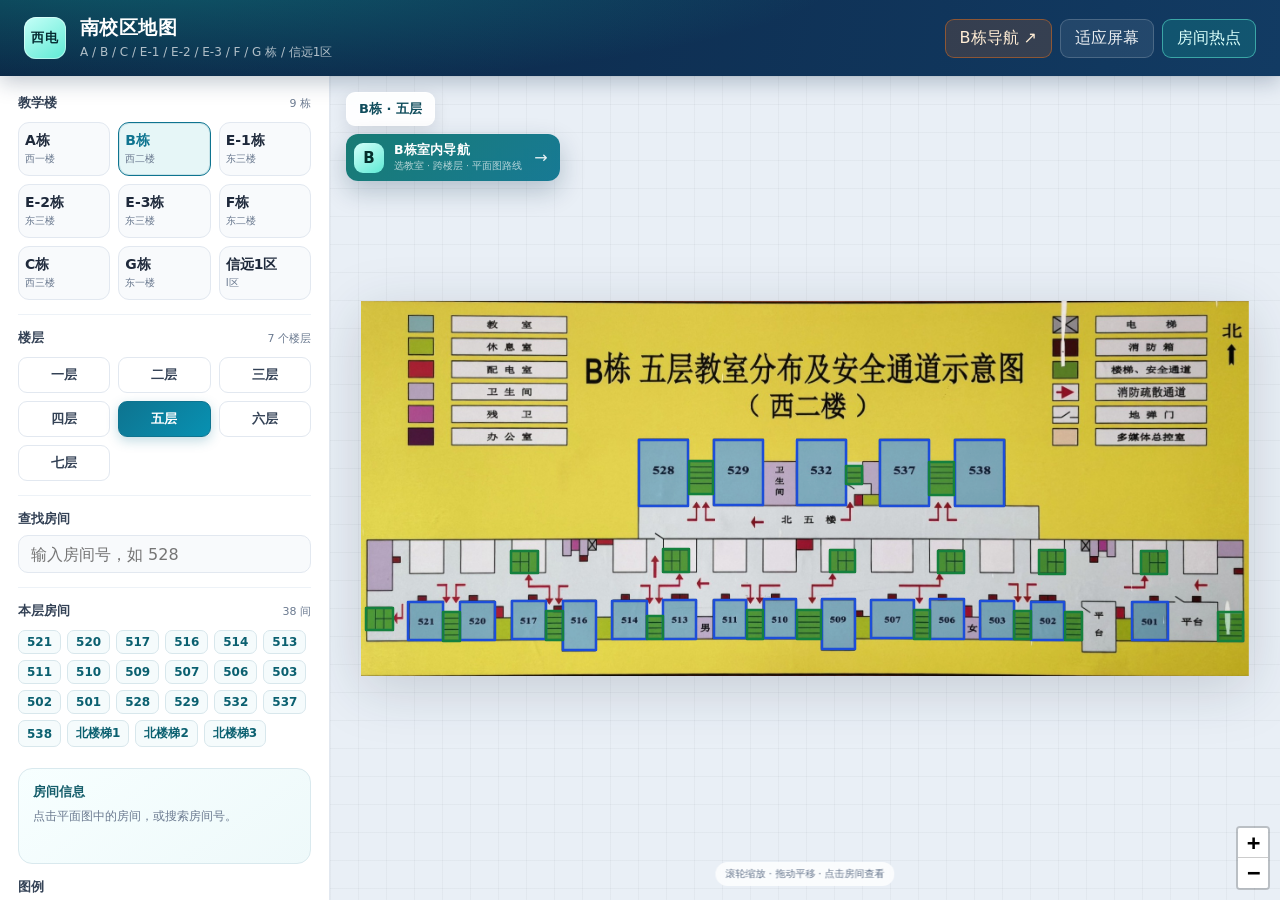
==== commit 92dc9365: "Add B-building indoor navigation and map entry points" ====
--- a/index.html
+++ b/index.html
@@ -5,7 +5,7 @@
   <meta name="viewport" content="width=device-width, initial-scale=1">
   <title>南校区地图</title>
   <link rel="stylesheet" href="assets/leaflet/leaflet.css">
-  <link rel="stylesheet" href="style.css">
+  <link rel="stylesheet" href="style.css?v=20261101bnav">
 </head>
 <body>
   <header class="topbar">
@@ -17,6 +17,7 @@
       </div>
     </div>
     <div class="top-actions">
+      <a class="ghost-btn nav-link b-nav-toplink" href="b-navigation/index.html?back=../index.html">B栋导航 ↗</a>
       <button id="fitBtn" class="ghost-btn" type="button">适应屏幕</button>
       <button id="hotspotBtn" class="ghost-btn active" type="button">房间热点</button>
     </div>
@@ -76,6 +77,14 @@
     <section class="viewer-wrap">
       <div id="viewer"></div>
       <div id="viewerBadge" class="viewer-badge">加载中…</div>
+      <a id="bNavBanner" class="b-nav-banner" href="b-navigation/index.html?back=../index.html" hidden>
+        <span class="b-nav-banner-icon">B</span>
+        <span class="b-nav-banner-text">
+          <strong>B栋室内导航</strong>
+          <small>选教室 · 跨楼层 · 平面图路线</small>
+        </span>
+        <span class="b-nav-banner-arrow">→</span>
+      </a>
       <div class="viewer-hint">滚轮缩放 · 拖动平移 · 点击房间查看</div>
       <div id="loading" class="loading">正在加载平面图…</div>
     </section>
@@ -83,6 +92,6 @@
 
   <script src="assets/leaflet/leaflet.js"></script>
   <script src="assets/floorplan-20261109.js"></script>
-  <script src="script.js"></script>
+  <script src="script.js?v=20261101bnav"></script>
 </body>
 </html>
--- a/style.css
+++ b/style.css
@@ -106,6 +106,26 @@
   color: #d9fffb;
 }
 
+.nav-link {
+  display: inline-flex;
+  align-items: center;
+  justify-content: center;
+  gap: 5px;
+  text-decoration: none;
+  white-space: nowrap;
+}
+
+.b-nav-toplink {
+  background: rgba(249, 115, 22, 0.16);
+  border-color: rgba(249, 115, 22, 0.45);
+  color: #ffedd5;
+}
+
+.b-nav-toplink:hover {
+  background: rgba(249, 115, 22, 0.26);
+  border-color: rgba(251, 146, 60, 0.7);
+}
+
 .layout {
   height: calc(100vh - 76px);
   display: flex;
@@ -379,6 +399,30 @@
   line-height: 1.55;
   color: var(--muted);
 }
+
+.b-nav-cta {
+  display: flex;
+  align-items: center;
+  justify-content: space-between;
+  gap: 8px;
+  margin-top: 10px;
+  padding: 9px 10px;
+  border-radius: 9px;
+  background: linear-gradient(135deg, #0f766e, #0e7490);
+  color: #fff;
+  text-decoration: none;
+  font-size: 11.5px;
+  font-weight: 700;
+  box-shadow: 0 4px 12px rgba(14, 116, 144, 0.2);
+  transition: filter 0.16s ease, transform 0.16s ease;
+}
+
+.b-nav-cta:hover {
+  filter: brightness(1.06);
+  transform: translateY(-1px);
+}
+
+.b-nav-cta span:last-child { font-size: 14px; }
 
 .muted {
   margin: 0;
@@ -503,6 +547,65 @@
   backdrop-filter: blur(6px);
 }
 
+.b-nav-banner {
+  position: absolute;
+  z-index: 500;
+  top: 58px;
+  left: 16px;
+  display: flex;
+  align-items: center;
+  gap: 10px;
+  padding: 8px 12px 8px 8px;
+  border-radius: 12px;
+  background: linear-gradient(135deg, rgba(15, 118, 110, 0.96), rgba(14, 116, 144, 0.96));
+  color: #fff;
+  text-decoration: none;
+  box-shadow: 0 10px 26px rgba(8, 47, 73, 0.24);
+  backdrop-filter: blur(6px);
+  transition: transform 0.16s ease, box-shadow 0.16s ease;
+}
+
+.b-nav-banner:hover {
+  transform: translateY(-1px);
+  box-shadow: 0 14px 30px rgba(8, 47, 73, 0.3);
+}
+
+.b-nav-banner[hidden] { display: none; }
+
+.b-nav-banner-icon {
+  width: 30px;
+  height: 30px;
+  border-radius: 9px;
+  display: grid;
+  place-items: center;
+  flex: none;
+  background: linear-gradient(145deg, #d4fffa, #5eead4);
+  color: #052e2b;
+  font-size: 15px;
+  font-weight: 900;
+}
+
+.b-nav-banner-text strong {
+  display: block;
+  font-size: 12.5px;
+  font-weight: 800;
+  letter-spacing: 0.2px;
+}
+
+.b-nav-banner-text small {
+  display: block;
+  margin-top: 1px;
+  font-size: 9.5px;
+  color: rgba(255, 255, 255, 0.68);
+  white-space: nowrap;
+}
+
+.b-nav-banner-arrow {
+  margin-left: 2px;
+  font-size: 16px;
+  opacity: 0.9;
+}
+
 .viewer-hint {
   position: absolute;
   z-index: 500;
@@ -673,6 +776,14 @@
     overflow: visible;
   }
 
+  .b-nav-banner {
+    top: 56px;
+    left: 12px;
+    max-width: calc(100% - 24px);
+  }
+
+  .b-nav-banner-text small { white-space: normal; }
+
   .building-tabs { grid-template-columns: repeat(3, 1fr); }
   .floor-grid { grid-template-columns: repeat(4, 1fr); }
 }
